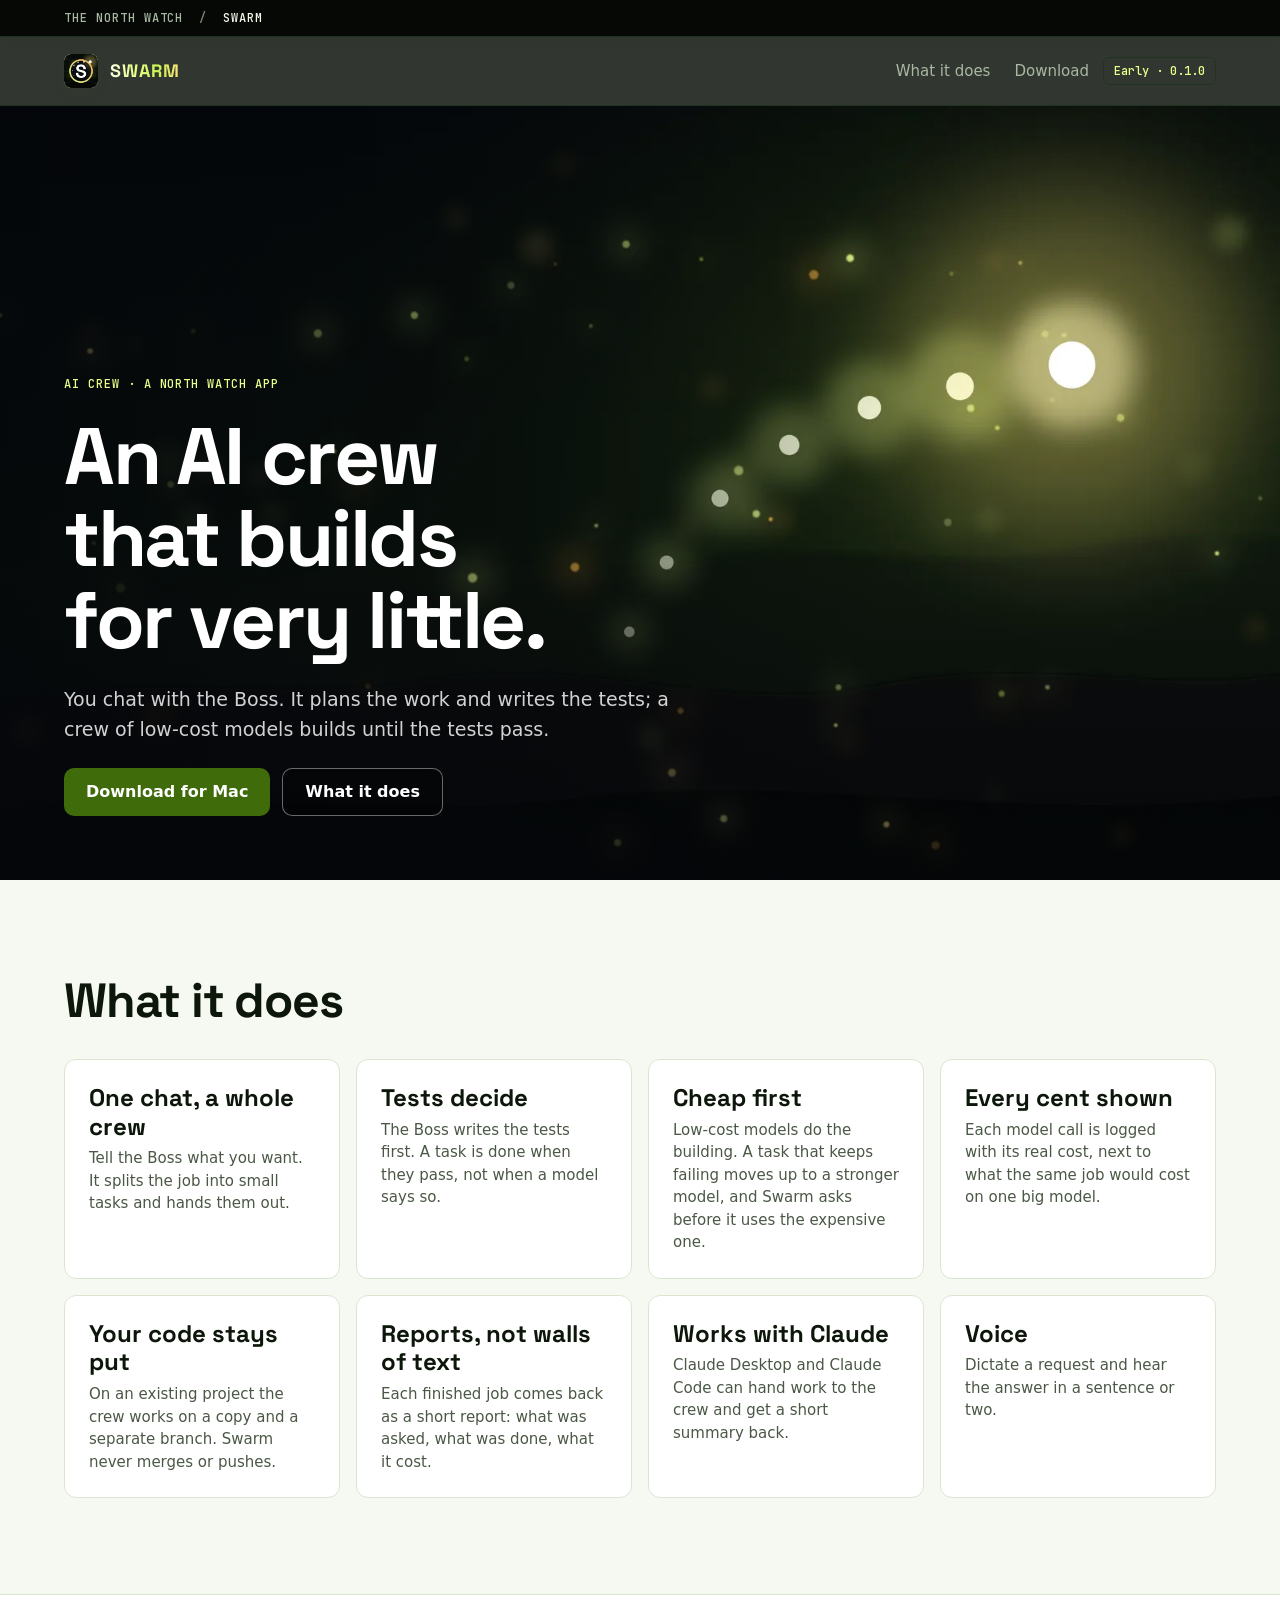
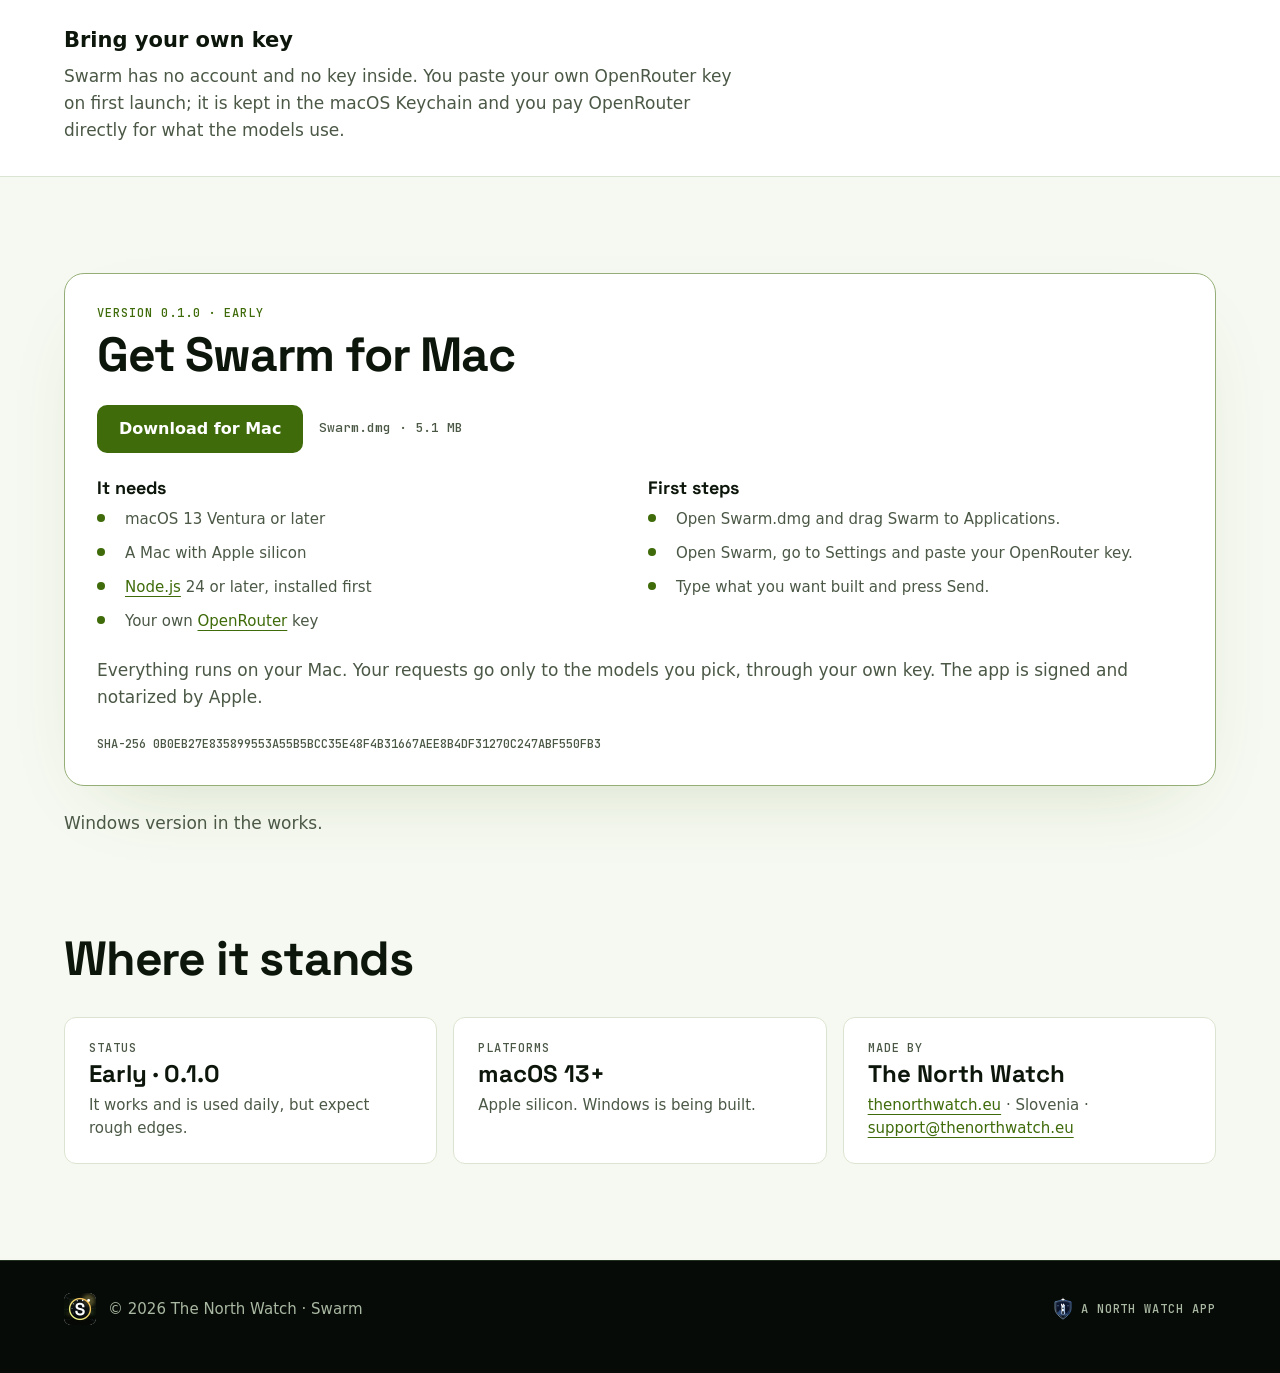
==== swarm/index.html @ 0ca3f23a "site: 96c5b72 from north-watch-web" ====
<!doctype html>
<html lang="en" data-site="sw">
<head>
<meta charset="utf-8">
<meta name="viewport" content="width=device-width, initial-scale=1">
<title>Swarm — an AI crew that builds for very little</title>
<meta name="description" content="Swarm is a Mac app where you chat with a Boss that plans the work and writes the tests, and a crew of low-cost AI models builds it. Early version, with your own OpenRouter key.">
<meta name="theme-color" content="#070b07">
<link rel="canonical" href="https://thenorthwatch.eu/swarm/">
<link rel="icon" href="../nw/img/app-swarm-256.png" type="image/png">
<link rel="apple-touch-icon" href="../nw/img/app-swarm-256.png">
<meta property="og:title" content="Swarm">
<meta property="og:description" content="An AI crew that builds for very little. You chat with the Boss; low-cost models do the building. Early version for Mac.">
<meta property="og:type" content="website">
<meta property="og:url" content="https://thenorthwatch.eu/swarm/">
<meta property="og:image" content="https://thenorthwatch.eu/nw/img/swarm-hero-og.jpg">
<meta name="twitter:card" content="summary_large_image">
<link rel="stylesheet" href="../nw/nw.css">
<script src="../nw/nw.js" defer></script>
</head>
<body>
<a class="skip" href="#download">Skip to the download</a>

<nav class="strip" aria-label="The North Watch family">
  <div class="wrap">
    <a href="../">The North Watch</a>
    <span class="sep" aria-hidden="true">/</span>
    <a href="./" aria-current="page">Swarm</a>
  </div>
</nav>

<header class="bar">
  <div class="wrap">
    <a class="brand" href="./"><img class="app-icon" src="../nw/img/app-swarm-128.webp" srcset="../nw/img/app-swarm-128.webp 1x, ../nw/img/app-swarm-256.webp 2x" alt="" width="34" height="34"><span class="wordmark">Swarm</span></a>
    <nav class="nav" aria-label="Primary">
      <a class="opt" href="#features">What it does</a>
      <a class="opt" href="#download">Download</a>
      <span class="pill pill--accent">Early · 0.1.0</span>
    </nav>
  </div>
</header>

<main>
  <section class="hero" style="--hero-focus-mobile: 78% center">
    <picture><source type="image/webp" srcset="../nw/img/swarm-hero-960.webp 960w, ../nw/img/swarm-hero-1600.webp 1600w, ../nw/img/swarm-hero-2400.webp 2400w" sizes="100vw"><img src="../nw/img/swarm-hero-1600.jpg" alt="Fireflies over dark hills at night, a line of them rising towards one bright light" width="1600" height="1067" fetchpriority="high"></picture>
    <div class="wrap">
      <span class="eyebrow">AI crew · a North Watch app</span>
      <h1 class="display">An AI crew that builds for very little.</h1>
      <p class="lead">You chat with the Boss. It plans the work and writes the tests; a crew of low-cost models builds until the tests pass.</p>
      <div class="actions">
        <a class="btn btn--primary" href="https://github.com/svizi29/swarm-releases/releases/latest/download/Swarm.dmg" data-goatcounter-click="download/swarm-0.1.0-mac" data-goatcounter-title="Swarm 0.1.0 Mac download">Download for Mac</a>
        <a class="btn btn--ghost btn--on-image" href="#features">What it does</a>
      </div>
    </div>
  </section>

  <section class="section" id="features" aria-labelledby="features-title">
    <div class="wrap">
      <div class="section-head reveal"><h2 class="h2" id="features-title">What it does</h2></div>
      <div class="facts reveal">
        <div class="fact"><span class="v">One chat, a whole crew</span><p>Tell the Boss what you want. It splits the job into small tasks and hands them out.</p></div>
        <div class="fact"><span class="v">Tests decide</span><p>The Boss writes the tests first. A task is done when they pass, not when a model says so.</p></div>
        <div class="fact"><span class="v">Cheap first</span><p>Low-cost models do the building. A task that keeps failing moves up to a stronger model, and Swarm asks before it uses the expensive one.</p></div>
        <div class="fact"><span class="v">Every cent shown</span><p>Each model call is logged with its real cost, next to what the same job would cost on one big model.</p></div>
        <div class="fact"><span class="v">Your code stays put</span><p>On an existing project the crew works on a copy and a separate branch. Swarm never merges or pushes.</p></div>
        <div class="fact"><span class="v">Reports, not walls of text</span><p>Each finished job comes back as a short report: what was asked, what was done, what it cost.</p></div>
        <div class="fact"><span class="v">Works with Claude</span><p>Claude Desktop and Claude Code can hand work to the crew and get a short summary back.</p></div>
        <div class="fact"><span class="v">Voice</span><p>Dictate a request and hear the answer in a sentence or two.</p></div>
      </div>
    </div>
  </section>

  <section class="band" aria-labelledby="band-title">
    <div class="wrap">
      <div style="display: flex; flex-direction: column; gap: 8px; max-width: 62ch">
        <h2 class="h3" id="band-title">Bring your own key</h2>
        <p class="muted">Swarm has no account and no key inside. You paste your own OpenRouter key on first launch; it is kept in the macOS Keychain and you pay OpenRouter directly for what the models use.</p>
      </div>
    </div>
  </section>

  <section class="section" id="download" aria-labelledby="download-title">
    <div class="wrap">
      <div class="tier tier--pro reveal" style="gap: var(--s5)">
        <div style="display: flex; flex-direction: column; gap: 8px">
          <span class="eyebrow">Version 0.1.0 · early</span>
          <h2 class="h2" id="download-title">Get Swarm for Mac</h2>
        </div>
        <div style="display: flex; flex-wrap: wrap; align-items: center; gap: var(--s4)"><a class="btn btn--primary" href="https://github.com/svizi29/swarm-releases/releases/latest/download/Swarm.dmg" data-goatcounter-click="download/swarm-0.1.0-mac" data-goatcounter-title="Swarm 0.1.0 Mac download">Download for Mac</a><span class="muted" style="font: 500 13px/1.3 var(--font-mono)">Swarm.dmg · 5.1 MB</span></div>
        <div class="tiers" style="grid-template-columns: repeat(auto-fit, minmax(240px, 1fr))">
          <div style="display: flex; flex-direction: column; gap: 8px"><h3 style="font: 700 18px/1.25 var(--font-display); background: none; color: var(--ink)">It needs</h3><ul class="ticks"><li><span>macOS 13 Ventura or later</span></li><li><span>A Mac with Apple silicon</span></li><li><span><a href="https://nodejs.org">Node.js</a> 24 or later, installed first</span></li><li><span>Your own <a href="https://openrouter.ai">OpenRouter</a> key</span></li></ul></div>
          <div style="display: flex; flex-direction: column; gap: 8px"><h3 style="font: 700 18px/1.25 var(--font-display); background: none; color: var(--ink)">First steps</h3><ul class="ticks"><li><span>Open Swarm.dmg and drag Swarm to Applications.</span></li><li><span>Open Swarm, go to Settings and paste your OpenRouter key.</span></li><li><span>Type what you want built and press Send.</span></li></ul></div>
        </div>
        <p class="muted">Everything runs on your Mac. Your requests go only to the models you pick, through your own key. The app is signed and notarized by Apple.</p>
        <p class="muted" style="font: 500 12px/1.5 var(--font-mono); overflow-wrap: anywhere">SHA-256 0B0EB27E835899553A55B5BCC35E48F4B31667AEE8B4DF31270C247ABF550FB3</p>
      </div>
      <p class="muted reveal" style="margin-top: var(--s5)">Windows version in the works.</p>
    </div>
  </section>

  <section class="section" id="status" aria-labelledby="status-title" style="padding-top: 0">
    <div class="wrap">
      <h2 class="h2 reveal" id="status-title" style="margin-bottom: var(--s6)">Where it stands</h2>
      <div class="facts reveal">
        <div class="fact"><span class="k">Status</span><span class="v">Early · 0.1.0</span><p>It works and is used daily, but expect rough edges.</p></div>
        <div class="fact"><span class="k">Platforms</span><span class="v">macOS 13+</span><p>Apple silicon. Windows is being built.</p></div>
        <div class="fact"><span class="k">Made by</span><span class="v">The North Watch</span><p><a href="../">thenorthwatch.eu</a> · Slovenia · <a href="mailto:support@thenorthwatch.eu">support@thenorthwatch.eu</a></p></div>
      </div>
    </div>
  </section>
</main>

<footer class="foot">
  <div class="wrap">
    <div class="brandline"><img src="../nw/img/app-swarm-128.webp" alt="" width="28" height="28" style="border-radius: 22.5%">© 2026 The North Watch · Swarm</div>
    <a class="byline" href="../"><img src="../nw/img/seal.svg" alt="" width="20" height="25">A North Watch app</a>
  </div>
</footer>
</body>
</html>
---- nw/nw.css ----
/* The North Watch family: one design system for thenorthwatch.eu, rabbit-hole.video and the personal site.
   Direction A, "Night Watch": dark first, light on request of the system. Each site sets <html data-site="…">
   and gets its accent and grey tint from the blocks below; everything else is shared. */

/* ── Fonts (OFL, self-hosted). Text uses Inter where installed, else the system face (the bible allows it). ── */
@font-face { font-family: "Space Grotesk"; font-weight: 300 700; font-display: swap; src: url(fonts/SpaceGrotesk_var_latin.woff2) format("woff2"); }
@font-face { font-family: "Space Grotesk"; font-weight: 300 700; font-display: swap; src: url(fonts/SpaceGrotesk_var_latin-ext.woff2) format("woff2"); unicode-range: U+0100-024F, U+0259, U+1E00-1EFF, U+2020, U+20A0-20AB, U+20AD-20CF, U+2113, U+2C60-2C7F, U+A720-A7FF; }
@font-face { font-family: "JetBrains Mono"; font-weight: 500; font-display: swap; src: url(fonts/JetBrainsMono_500_latin.woff2) format("woff2"); }
@font-face { font-family: "JetBrains Mono"; font-weight: 500; font-display: swap; src: url(fonts/JetBrainsMono_500_latin-ext.woff2) format("woff2"); unicode-range: U+0100-024F, U+1E00-1EFF; }

/* ── Tokens ── */
:root {
  --font-display: "Space Grotesk", system-ui, -apple-system, "Segoe UI", sans-serif;
  --font-body: "Inter", system-ui, -apple-system, "Segoe UI", Roboto, sans-serif;
  --font-mono: "JetBrains Mono", ui-monospace, Menlo, monospace;

  --s1: 4px; --s2: 8px; --s3: 12px; --s4: 16px; --s5: 24px; --s6: 32px; --s7: 48px; --s8: 64px; --s9: 96px; --s10: 128px;
  --wrap: 1200px; --gutter: 16px;
  --r-sm: 6px; --r-md: 12px; --r-lg: 20px;

  --dur-1: 160ms; --dur-2: 320ms; --dur-3: 640ms; --ease: cubic-bezier(.2, .7, .2, 1);

  /* The North Watch (default) */
  --bg: #0a0e14; --strip: #070a0f; --surface: #101722; --raised: #162030; --line: #1e2936;
  --ink: #edf2f7; --muted: #9aa8b8; --faint: #75859a;
  --accent: #79b4ff; --on-accent: #040c1c; --glow: rgba(121, 180, 255, .38);
  --accent-on-image: #9cc8ff;
  --brand-grad: linear-gradient(90deg, #ffffff, #bfe0ff 35%, #79b4ff 70%, #dbeeff);
  --night-bg: #0a0e14; --night-strip: #070a0f; --night-line: #1e2936; --night-ink: #edf2f7; --night-muted: #9aa8b8; --night-faint: #75859a; /* stays bright in light mode: it sits on dark pictures */
  --ok: #8affc1; --ok-bg: rgba(138, 255, 193, .1); --ok-line: rgba(138, 255, 193, .3);
  color-scheme: dark;
}
:root[data-site="rh"] {
  --bg: #0b0a10; --strip: #08070c; --surface: #13121b; --raised: #1c1a27; --line: #25232f;
  --ink: #f2f2f5; --muted: #a6a6b4; --faint: #7c7b8c;
  --accent: #ab9bff; --on-accent: #140f2e; --glow: rgba(171, 155, 255, .45);
  --accent-on-image: #c4b5fd;
  --brand-grad: linear-gradient(90deg, #c084fc, #8b5cf6 35%, #60a5fa 70%, #67e8f9);
  --night-bg: #0b0a10; --night-strip: #08070c; --night-line: #25232f; --night-ink: #f2f2f5; --night-muted: #a6a6b4; --night-faint: #7c7b8c;
}
:root[data-site="gj"] {
  --bg: #0e0e0e; --strip: #0a0a0a; --surface: #171717; --raised: #202020; --line: #282828;
  --ink: #f0f0ee; --muted: #a3a3a0; --faint: #7d7d7a;
  --accent: #f2b25c; --on-accent: #1d1405; --glow: rgba(242, 178, 92, .3);
  --accent-on-image: #ffd27a;
  --brand-grad: linear-gradient(90deg, #ffd27a, #ff9a5c 35%, #49c6c0 70%, #bfefe9);
  --night-bg: #0e0e0e; --night-strip: #0a0a0a; --night-line: #282828; --night-ink: #f0f0ee; --night-muted: #a3a3a0; --night-faint: #7d7d7a;
}
/* The North Watch apps: Northlight, Iceberg, Borealis, AirTouch (colours from the brand bible). */
:root[data-site="nl"] {
  --bg: #0b1020; --strip: #080c18; --surface: #111a30; --raised: #18233d; --line: #22304d;
  --ink: #eef3fb; --muted: #a3aec4; --faint: #7a869e;
  --accent: #5fd3b4; --on-accent: #04201a; --glow: rgba(95,211,180,.38);
  --accent-on-image: #8de88f;
  --brand-grad: linear-gradient(90deg, #5fd3b4, #8de88f 35%, #8b7cf6 70%, #e07bd1);
  --night-bg: #0b1020; --night-strip: #080c18; --night-line: #22304d; --night-ink: #eef3fb; --night-muted: #a3aec4; --night-faint: #7a869e;
}
:root[data-site="ib"] {
  --bg: #04121a; --strip: #030d13; --surface: #082030; --raised: #0c2a3c; --line: #123447;
  --ink: #ecfaff; --muted: #9fbac6; --faint: #76929f;
  --accent: #22d3ee; --on-accent: #022028; --glow: rgba(34,211,238,.38);
  --accent-on-image: #a5f3fc;
  --brand-grad: linear-gradient(90deg, #f0feff, #a5f3fc 35%, #22d3ee 70%, #0ea5c6);
  --night-bg: #04121a; --night-strip: #030d13; --night-line: #123447; --night-ink: #ecfaff; --night-muted: #9fbac6; --night-faint: #76929f;
}
:root[data-site="bo"] {
  --bg: #100815; --strip: #0b0510; --surface: #1a0f22; --raised: #24142e; --line: #33203d;
  --ink: #fbf0f8; --muted: #c4a9bd; --faint: #977f91;
  --accent: #ff7ad9; --on-accent: #2a0420; --glow: rgba(255,122,217,.38);
  --accent-on-image: #ffc46b;
  --brand-grad: linear-gradient(90deg, #ffd6f5, #ff7ad9 35%, #ff9f7a 70%, #ffc46b);
  --night-bg: #100815; --night-strip: #0b0510; --night-line: #33203d; --night-ink: #fbf0f8; --night-muted: #c4a9bd; --night-faint: #977f91;
}
:root[data-site="at"] {
  --bg: #081028; --strip: #060c1e; --surface: #0e1a3a; --raised: #14224a; --line: #1d2d5a;
  --ink: #eef4ff; --muted: #a6b4d2; --faint: #7c8bab;
  --accent: #7fd0ff; --on-accent: #03142c; --glow: rgba(127,208,255,.38);
  --accent-on-image: #bfe9ff;
  --brand-grad: linear-gradient(90deg, #dff6ff, #7fd0ff 35%, #3b8bff 70%, #eaf7ff);
  --night-bg: #081028; --night-strip: #060c1e; --night-line: #1d2d5a; --night-ink: #eef4ff; --night-muted: #a6b4d2; --night-faint: #7c8bab;
}
:root[data-site="tw"] {
  --bg: #0a0c22; --strip: #070a1c; --surface: #11143a; --raised: #171b4a; --line: #232860;
  --ink: #f1f2ff; --muted: #aeb2d6; --faint: #8186ad;
  --accent: #8e9bff; --on-accent: #0a0c28; --glow: rgba(142,155,255,.38);
  --accent-on-image: #c7d0ff;
  --brand-grad: linear-gradient(90deg, #f5f7ff, #c7d0ff 35%, #8e9bff 70%, #dfe6ff);
  --night-bg: #0a0c22; --night-strip: #070a1c; --night-line: #232860; --night-ink: #f1f2ff; --night-muted: #aeb2d6; --night-faint: #8186ad;
}
:root[data-site="sw"] {
  --bg: #070b07; --strip: #050805; --surface: #0e160d; --raised: #152013; --line: #223220;
  --ink: #f2f8ea; --muted: #a9b8a2; --faint: #7f8f79;
  --accent: #c8f250; --on-accent: #0a1402; --glow: rgba(200,242,80,.34);
  --accent-on-image: #e8ff8a;
  --brand-grad: linear-gradient(90deg, #fbffe6, #e8ff8a 35%, #c8f250 70%, #ffe27a);
  --night-bg: #070b07; --night-strip: #050805; --night-line: #223220; --night-ink: #f2f8ea; --night-muted: #a9b8a2; --night-faint: #7f8f79;
}

/* Light: follows the system unless a page or viewer pins data-theme="dark"; data-theme="light" pins it on. */
@media (prefers-color-scheme: light) {
  :root:not([data-theme="dark"]) {
    --bg: #f5f7fa; --strip: #eaeef3; --surface: #ffffff; --raised: #eef2f6; --line: #dce3ea;
    --ink: #0d141c; --muted: #4a5868; --faint: #5e6b7a;
    --accent: #1f5fc4; --on-accent: #ffffff; --glow: rgba(31, 95, 196, .22);
    --ok: #13643f; --ok-bg: #e3f4ea; --ok-line: #b8e0c8;
    color-scheme: light;
  }
  :root[data-site="rh"]:not([data-theme="dark"]) {
    --bg: #f7f6fb; --strip: #eeecf6; --surface: #ffffff; --raised: #efedf7; --line: #e1def0;
    --ink: #121018; --muted: #4d4a5e; --faint: #6a677c;
    --accent: #5b41e0; --on-accent: #ffffff; --glow: rgba(91, 65, 224, .25);
  }
  :root[data-site="gj"]:not([data-theme="dark"]) {
    --bg: #f6f6f5; --strip: #ececea; --surface: #ffffff; --raised: #f0f0ee; --line: #e2e2e0;
    --ink: #121212; --muted: #50504d; --faint: #62625f;
    --accent: #a0600f; --on-accent: #ffffff; --glow: rgba(160, 96, 15, .2);
  }
  :root[data-site="nl"]:not([data-theme="dark"]) {
    --bg: #f5f8fb; --strip: #e9eef4; --surface: #ffffff; --raised: #eef2f7; --line: #dbe3ec;
    --ink: #0d1420; --muted: #4a5666; --faint: #5d6979;
    --accent: #0f7f66; --on-accent: #ffffff; --glow: rgba(15,127,102,.22);
  }
  :root[data-site="ib"]:not([data-theme="dark"]) {
    --bg: #f3f9fb; --strip: #e5f0f4; --surface: #ffffff; --raised: #eaf4f7; --line: #d4e5ec;
    --ink: #071820; --muted: #41555e; --faint: #566a73;
    --accent: #0a7690; --on-accent: #ffffff; --glow: rgba(10,118,144,.22);
  }
  :root[data-site="bo"]:not([data-theme="dark"]) {
    --bg: #fbf6fa; --strip: #f3e9f1; --surface: #ffffff; --raised: #f6edf4; --line: #ead9e5;
    --ink: #1c0c18; --muted: #5d4858; --faint: #715b6b;
    --accent: #b8237f; --on-accent: #ffffff; --glow: rgba(184,35,127,.22);
  }
  :root[data-site="at"]:not([data-theme="dark"]) {
    --bg: #f4f7fd; --strip: #e7edf8; --surface: #ffffff; --raised: #edf2fb; --line: #d7e0f0;
    --ink: #0a1226; --muted: #47536b; --faint: #5a6680;
    --accent: #1f63d6; --on-accent: #ffffff; --glow: rgba(31,99,214,.22);
  }
  :root[data-site="tw"]:not([data-theme="dark"]) {
    --bg: #f5f6fd; --strip: #e9ebf8; --surface: #ffffff; --raised: #eef0fb; --line: #d9dcf0;
    --ink: #0c0f26; --muted: #4a4f6e; --faint: #5d6283;
    --accent: #4b58d6; --on-accent: #ffffff; --glow: rgba(75,88,214,.22);
  }
  :root[data-site="sw"]:not([data-theme="dark"]) {
    --bg: #f6f9f1; --strip: #eaf0e2; --surface: #ffffff; --raised: #eef3e7; --line: #dbe4d0;
    --ink: #0d160a; --muted: #4b5846; --faint: #5e6b58;
    --accent: #3f6b0a; --on-accent: #ffffff; --glow: rgba(63,107,10,.22);
  }
}
:root[data-theme="light"] {
  --bg: #f5f7fa; --strip: #eaeef3; --surface: #ffffff; --raised: #eef2f6; --line: #dce3ea;
  --ink: #0d141c; --muted: #4a5868; --faint: #5e6b7a;
  --accent: #1f5fc4; --on-accent: #ffffff; --glow: rgba(31, 95, 196, .22);
  --ok: #13643f; --ok-bg: #e3f4ea; --ok-line: #b8e0c8;
  color-scheme: light;
}
:root[data-site="rh"][data-theme="light"] {
  --bg: #f7f6fb; --strip: #eeecf6; --surface: #ffffff; --raised: #efedf7; --line: #e1def0;
  --ink: #121018; --muted: #4d4a5e; --faint: #6a677c;
  --accent: #5b41e0; --on-accent: #ffffff; --glow: rgba(91, 65, 224, .25);
}
:root[data-site="gj"][data-theme="light"] {
  --bg: #f6f6f5; --strip: #ececea; --surface: #ffffff; --raised: #f0f0ee; --line: #e2e2e0;
  --ink: #121212; --muted: #50504d; --faint: #62625f;
  --accent: #a0600f; --on-accent: #ffffff; --glow: rgba(160, 96, 15, .2);
}

:root[data-site="nl"][data-theme="light"] {
  --bg: #f5f8fb; --strip: #e9eef4; --surface: #ffffff; --raised: #eef2f7; --line: #dbe3ec;
  --ink: #0d1420; --muted: #4a5666; --faint: #5d6979;
  --accent: #0f7f66; --on-accent: #ffffff; --glow: rgba(15,127,102,.22);
}
:root[data-site="ib"][data-theme="light"] {
  --bg: #f3f9fb; --strip: #e5f0f4; --surface: #ffffff; --raised: #eaf4f7; --line: #d4e5ec;
  --ink: #071820; --muted: #41555e; --faint: #566a73;
  --accent: #0a7690; --on-accent: #ffffff; --glow: rgba(10,118,144,.22);
}
:root[data-site="bo"][data-theme="light"] {
  --bg: #fbf6fa; --strip: #f3e9f1; --surface: #ffffff; --raised: #f6edf4; --line: #ead9e5;
  --ink: #1c0c18; --muted: #5d4858; --faint: #715b6b;
  --accent: #b8237f; --on-accent: #ffffff; --glow: rgba(184,35,127,.22);
}
:root[data-site="at"][data-theme="light"] {
  --bg: #f4f7fd; --strip: #e7edf8; --surface: #ffffff; --raised: #edf2fb; --line: #d7e0f0;
  --ink: #0a1226; --muted: #47536b; --faint: #5a6680;
  --accent: #1f63d6; --on-accent: #ffffff; --glow: rgba(31,99,214,.22);
}
:root[data-site="tw"][data-theme="light"] {
  --bg: #f5f6fd; --strip: #e9ebf8; --surface: #ffffff; --raised: #eef0fb; --line: #d9dcf0;
  --ink: #0c0f26; --muted: #4a4f6e; --faint: #5d6283;
  --accent: #4b58d6; --on-accent: #ffffff; --glow: rgba(75,88,214,.22);
}
:root[data-site="sw"][data-theme="light"] {
  --bg: #f6f9f1; --strip: #eaf0e2; --surface: #ffffff; --raised: #eef3e7; --line: #dbe4d0;
  --ink: #0d160a; --muted: #4b5846; --faint: #5e6b58;
  --accent: #3f6b0a; --on-accent: #ffffff; --glow: rgba(63,107,10,.22);
}

/* ── Base ── */
*, *::before, *::after { box-sizing: border-box; }
html { background: var(--bg); -webkit-text-size-adjust: 100%; scroll-behavior: smooth; }
body { margin: 0; background: var(--bg); color: var(--ink); font: 400 17px/1.6 var(--font-body); -webkit-font-smoothing: antialiased; text-rendering: optimizeLegibility; }
img { display: block; max-width: 100%; height: auto; }
a { color: var(--accent); text-underline-offset: 4px; }
:focus-visible { outline: 2px solid var(--accent); outline-offset: 3px; border-radius: var(--r-sm); }
h1, h2, h3 { margin: 0; text-wrap: balance; }
p { margin: 0; }
.wrap { max-width: var(--wrap); margin: 0 auto; padding: 0 var(--gutter); }
@media (min-width: 720px) { :root { --gutter: 24px; } }
.skip { position: absolute; left: -9999px; top: 8px; z-index: 50; padding: 10px 14px; border-radius: var(--r-sm); background: var(--accent); color: var(--on-accent); }
.skip:focus { left: 8px; }
.sr-only { position: absolute; width: 1px; height: 1px; overflow: hidden; clip: rect(0 0 0 0); white-space: nowrap; }

/* ── Type ── */
.eyebrow { font: 500 12px/1.3 var(--font-mono); letter-spacing: .08em; text-transform: uppercase; color: var(--accent); }
.display { font: 700 clamp(40px, 6.6vw, 80px)/1.02 var(--font-display); letter-spacing: -.03em; }
.h2 { font: 700 clamp(30px, 4vw, 48px)/1.06 var(--font-display); letter-spacing: -.025em; }
.wordmark { font: 700 18px/1 var(--font-display); letter-spacing: .06em; text-transform: uppercase; background: var(--brand-grad); -webkit-background-clip: text; background-clip: text; color: transparent; }
.h3 { font: 600 21px/1.3 var(--font-body); }
.lead { font-size: clamp(17px, 2vw, 19px); line-height: 1.55; color: var(--muted); max-width: 54ch; }
.muted { color: var(--muted); }
.mono { font: 500 13px/1.4 var(--font-mono); }

/* ── Night chrome: the strip, the site bar and the footer stay night in both themes, so the marks always sit
   on dark (the bible: every mark lives on night). ── */
.strip, .bar, .foot { --bg: var(--night-bg); --strip: var(--night-strip); --line: var(--night-line); --ink: var(--night-ink); --muted: var(--night-muted); --faint: var(--night-faint); --accent: var(--accent-on-image); color-scheme: dark; color: var(--ink); }
.foot { background: var(--night-bg); }

/* ── Family strip: on every page of all three sites ── */
.strip { background: var(--strip); border-bottom: 1px solid var(--line); }
.strip .wrap { min-height: 36px; display: flex; align-items: center; gap: var(--s4); flex-wrap: wrap; font: 500 12px/1 var(--font-mono); letter-spacing: .08em; text-transform: uppercase; }
.strip a { color: var(--muted); text-decoration: none; padding: 8px 0; }
.strip a:hover { color: var(--ink); }
.strip a[aria-current] { color: var(--ink); }
.strip .sep { color: var(--faint); }

/* ── Site bar ── */
.bar { position: sticky; top: env(safe-area-inset-top, 0px); z-index: 20; background: color-mix(in srgb, var(--bg) 82%, transparent); backdrop-filter: blur(12px); -webkit-backdrop-filter: blur(12px); border-bottom: 1px solid var(--line); }
.bar .wrap { display: flex; align-items: center; justify-content: space-between; gap: var(--s4); min-height: 68px; flex-wrap: wrap; }
.brand { display: inline-flex; align-items: center; gap: var(--s3); color: var(--ink); text-decoration: none; font: 700 19px/1 var(--font-display); letter-spacing: -.01em; }
.brand img { width: auto; height: 30px; }
.brand .logo-h { height: 52px; width: auto; }
@media (max-width: 480px) { .brand .logo-h { height: 44px; } }
.brand .app-icon { width: 34px; height: 34px; border-radius: 22.5%; box-shadow: 0 6px 18px -8px var(--glow); }
.nav { display: flex; align-items: center; gap: var(--s1); flex-wrap: wrap; font-size: 15px; }
.nav a:not(.btn) { color: var(--muted); text-decoration: none; padding: 10px 10px; border-radius: var(--r-sm); }
.nav a:not(.btn):hover { color: var(--ink); }
.nav .btn { margin-left: var(--s2); }
@media (max-width: 640px) { .nav .opt { display: none; } }

/* ── Buttons and pills ── */
.btn { display: inline-flex; align-items: center; gap: var(--s2); min-height: 48px; padding: 0 22px; border-radius: 10px; font: 650 16px/1 var(--font-body); text-decoration: none; transition: transform var(--dur-1) var(--ease), box-shadow var(--dur-1) var(--ease), border-color var(--dur-1) var(--ease); }
.btn svg { width: 16px; height: 16px; }
.btn--primary { background: var(--accent); color: var(--on-accent); }
.btn--primary:hover { transform: translateY(-1px); box-shadow: 0 10px 30px -10px var(--glow); }
.btn--ghost { color: var(--ink); border: 1px solid color-mix(in srgb, var(--ink) 22%, transparent); }
.btn--ghost:hover { border-color: var(--ink); }
.btn--sm { min-height: 44px; padding: 0 16px; font-size: 15px; }
.btn--on-image { color: #fff; border-color: rgba(255, 255, 255, .4); background: rgba(0, 0, 0, .25); }
.pill { display: inline-flex; align-items: center; gap: 6px; font: 500 12px/1 var(--font-mono); padding: 7px 10px; border-radius: var(--r-sm); border: 1px solid var(--line); color: var(--muted); white-space: nowrap; }
.pill--accent { color: var(--accent); }
.pill--ok { color: var(--ok); background: var(--ok-bg); border-color: var(--ok-line); }
.pill--dev { color: var(--ink); border-style: dashed; border-color: var(--faint); }
.pill--on-image { color: #fff; border-color: rgba(255, 255, 255, .35); background: rgba(0, 0, 0, .35); backdrop-filter: blur(6px); }
.chips { display: flex; gap: var(--s2); flex-wrap: wrap; }
.chip { font: 500 13px/1 var(--font-mono); padding: 9px 12px; border-radius: 999px; border: 1px solid var(--line); color: var(--ink); }

/* ── Hero: a full-bleed picture with the words on it ── */
.hero { position: relative; isolation: isolate; min-height: min(86vh, 820px); display: flex; align-items: flex-end; overflow: hidden; background: #05070b; color: #fff; }
.hero > picture, .hero > picture img { position: absolute; inset: 0; width: 100%; height: 100%; object-fit: cover; z-index: -2; }
.hero::after { content: ""; position: absolute; inset: 0; z-index: -1; background: linear-gradient(90deg, rgba(4, 6, 10, .78) 0%, rgba(4, 6, 10, .35) 45%, rgba(4, 6, 10, 0) 70%), linear-gradient(0deg, rgba(4, 6, 10, .7) 0%, rgba(4, 6, 10, 0) 40%); }
.hero .wrap { width: 100%; padding-top: var(--s10); padding-bottom: var(--s8); display: flex; flex-direction: column; gap: var(--s5); }
.hero .display { max-width: 13ch; }
.hero .lead { color: rgba(255, 255, 255, .82); }
.hero .eyebrow, .tile .eyebrow { color: var(--accent-on-image); }
.hero .actions { display: flex; gap: var(--s3); flex-wrap: wrap; }
@media (max-width: 720px) {
  .hero { min-height: 78vh; }
  .hero > picture img { object-position: var(--hero-focus-mobile, 70% center); }
  .hero::after { background: linear-gradient(0deg, rgba(4, 6, 10, .88) 0%, rgba(4, 6, 10, .4) 55%, rgba(4, 6, 10, .1) 100%); }
}

/* ── Sections ── */
.section { padding: var(--s8) 0; }
@media (min-width: 720px) { .section { padding: var(--s9) 0; } }
.section-head { display: flex; justify-content: space-between; align-items: flex-end; gap: var(--s4); flex-wrap: wrap; margin-bottom: var(--s6); }
.section-head .lead { max-width: 46ch; }

/* ── Group headings inside a section ── */
.group-head { display: flex; gap: var(--s4); align-items: baseline; flex-wrap: wrap; margin: var(--s7) 0 var(--s4); }
.group-head .muted { font-size: 15px; }

/* ── Picture cards ── */
.cards { display: grid; gap: var(--s4); grid-template-columns: 1fr; }
@media (min-width: 720px) { .cards { grid-template-columns: repeat(2, minmax(0, 1fr)); gap: var(--s5); } }
@media (min-width: 1040px) { .cards--3 { grid-template-columns: repeat(3, minmax(0, 1fr)); } }
.card { position: relative; display: flex; flex-direction: column; border-radius: var(--r-lg); overflow: hidden; background: var(--surface); border: 1px solid var(--line); color: var(--ink); text-decoration: none; transition: border-color var(--dur-2) var(--ease), transform var(--dur-2) var(--ease), box-shadow var(--dur-2) var(--ease); }
a.card:hover { border-color: color-mix(in srgb, var(--accent) 45%, var(--line)); transform: translateY(-2px); box-shadow: 0 24px 60px -30px var(--glow); }
.card__media { position: relative; aspect-ratio: 16 / 10; overflow: hidden; background: #05070b; }
.card__media img { width: 100%; height: 100%; object-fit: cover; transition: transform var(--dur-3) var(--ease); }
a.card:hover .card__media img { transform: scale(1.03); }
.card__media .pill { position: absolute; left: var(--s4); top: var(--s4); }
.card__body { padding: var(--s5); display: flex; flex-direction: column; gap: var(--s2); flex: 1 1 auto; }
.card__title { display: flex; align-items: center; gap: var(--s3); font: 700 24px/1.15 var(--font-display); letter-spacing: -.012em; }
.card__title img { width: 40px; height: 40px; border-radius: 22.5%; flex: none; box-shadow: 0 6px 18px -6px var(--glow); }
.card__body p { color: var(--muted); }
.card__body > .pill { align-self: flex-start; }
.card__foot { margin-top: auto; padding-top: var(--s2); display: flex; align-items: center; justify-content: space-between; gap: var(--s3); flex-wrap: wrap; font: 500 13px/1.3 var(--font-mono); color: var(--muted); }
.card__foot .go { color: var(--ink); display: inline-flex; align-items: center; gap: 6px; }
.card--wide { grid-column: 1 / -1; }
@media (min-width: 900px) {
  .card--wide { flex-direction: row; }
  .card--wide .card__media { flex: 1 1 62%; aspect-ratio: auto; min-height: 360px; }
  .card--wide .card__body { flex: 1 1 38%; padding: var(--s6); justify-content: center; }
}
.card--dashed { background: transparent; border-style: dashed; border-color: var(--faint); }

/* ── Feature mosaic: big pictures, one line each ── */
.mosaic { display: grid; gap: var(--s4); grid-template-columns: 1fr; }
@media (min-width: 720px) { .mosaic { grid-template-columns: repeat(6, minmax(0, 1fr)); gap: var(--s5); } .tile--6 { grid-column: span 6; } .tile--4 { grid-column: span 4; } .tile--3 { grid-column: span 3; } .tile--2 { grid-column: span 2; } }
.tile { position: relative; isolation: isolate; border-radius: var(--r-lg); overflow: hidden; min-height: 300px; display: flex; align-items: flex-end; background: #05070b; color: #fff; border: 1px solid var(--line); }
.tile picture, .tile picture img { position: absolute; inset: 0; width: 100%; height: 100%; object-fit: cover; z-index: -2; }
.tile::after { content: ""; position: absolute; inset: 0; z-index: -1; background: linear-gradient(0deg, rgba(4, 4, 8, .82) 0%, rgba(4, 4, 8, .25) 45%, rgba(4, 4, 8, 0) 70%); }
.tile__body { padding: var(--s5); display: flex; flex-direction: column; gap: 6px; max-width: 46ch; }
.tile__body h3 { font: 700 26px/1.1 var(--font-display); letter-spacing: -.015em; }
.tile__body p { color: rgba(255, 255, 255, .8); font-size: 16px; line-height: 1.5; }
.tile--6 { min-height: 440px; }
@media (min-width: 720px) { .tile--6::after { background: linear-gradient(90deg, rgba(4, 4, 8, .85) 0%, rgba(4, 4, 8, .45) 38%, rgba(4, 4, 8, 0) 62%), linear-gradient(0deg, rgba(4, 4, 8, .6) 0%, rgba(4, 4, 8, 0) 45%); } }
@media (min-width: 720px) { .tile--6 .tile__body { padding: var(--s7); } .tile--6 .tile__body h3 { font-size: 40px; } }

/* ── Split: picture beside words ── */
.split { display: grid; gap: var(--s6); align-items: center; grid-template-columns: 1fr; }
@media (min-width: 900px) { .split { grid-template-columns: minmax(0, 5fr) minmax(0, 6fr); gap: var(--s8); } .split--flip > :first-child { order: 2; } }
.split__media { border-radius: var(--r-lg); overflow: hidden; border: 1px solid var(--line); background: #05070b; }
.split__media img { width: 100%; height: 100%; object-fit: cover; }
.ticks { list-style: none; margin: 0; padding: 0; display: flex; flex-direction: column; gap: var(--s3); }
.ticks li { display: flex; gap: var(--s3); align-items: baseline; }
.ticks li::before { content: ""; flex: none; width: 8px; height: 8px; border-radius: 50%; background: var(--accent); transform: translateY(-2px); }
.ticks b { font-weight: 600; }

/* ── Real screenshots, set into the app's own glow ── */
.shots { display: grid; gap: var(--s6); grid-template-columns: 1fr; }
@media (min-width: 900px) { .shots--two { grid-template-columns: repeat(2, minmax(0, 1fr)); } }
.shot { position: relative; margin: 0; display: flex; flex-direction: column; gap: var(--s3); isolation: isolate; }
.shot::before { content: ""; position: absolute; inset: 8% 6% 18%; z-index: -1; background: var(--brand-grad); filter: blur(60px); opacity: .32; border-radius: 40px; }
.shot__frame { border-radius: 14px; overflow: hidden; border: 1px solid color-mix(in srgb, var(--accent) 30%, transparent); box-shadow: 0 40px 100px -40px var(--glow), 0 0 0 1px rgba(255, 255, 255, .04) inset; background: #0b0c10; }
.shot__frame img { width: 100%; height: auto; }
.shot figcaption { display: flex; gap: var(--s3); align-items: baseline; flex-wrap: wrap; }
.shot figcaption b { font: 700 18px/1.2 var(--font-display); letter-spacing: -.01em; }
.shot figcaption span { color: var(--muted); font-size: 15px; }
.shot--hero::before { inset: 4% 3% 12%; opacity: .42; filter: blur(80px); }
.shots--panels { grid-template-columns: repeat(auto-fit, minmax(200px, 1fr)); max-width: 960px; margin-inline: auto; }
.shots--panels .shot__frame { border-radius: 18px; }

/* ── Steps: a process the reader follows in order ── */
.steps { display: grid; gap: var(--s4); grid-template-columns: repeat(auto-fit, minmax(220px, 1fr)); counter-reset: step; }
.step { padding: var(--s5); border-radius: var(--r-md); background: var(--surface); border: 1px solid var(--line); display: flex; flex-direction: column; gap: 8px; }
.step::before { counter-increment: step; content: counter(step); font: 700 34px/1 var(--font-display); background: var(--brand-grad); -webkit-background-clip: text; background-clip: text; color: transparent; }
.step h3 { font: 700 19px/1.25 var(--font-display); }
.step p { color: var(--muted); font-size: 15px; line-height: 1.5; }

/* ── Free and Pro ── */
.tiers { display: grid; gap: var(--s4); grid-template-columns: repeat(auto-fit, minmax(280px, 1fr)); }
.tier { padding: var(--s6); border-radius: var(--r-lg); background: var(--surface); border: 1px solid var(--line); display: flex; flex-direction: column; gap: var(--s3); }
.tier--pro { border-color: color-mix(in srgb, var(--accent) 45%, var(--line)); box-shadow: 0 30px 80px -40px var(--glow); }
.tier h3 { font: 700 26px/1.1 var(--font-display); }
.tier--pro h3 { background: var(--brand-grad); -webkit-background-clip: text; background-clip: text; color: transparent; }
.tier ul { margin: 0; padding: 0; list-style: none; display: flex; flex-direction: column; gap: 10px; }
.tier li { display: grid; grid-template-columns: 18px minmax(0, 1fr); gap: 10px; color: var(--muted); font-size: 15px; }
.tier li::before { content: ""; width: 8px; height: 8px; border-radius: 50%; margin-top: 8px; background: var(--accent); }

/* ── Small facts row ── */
.facts { display: grid; gap: var(--s4); grid-template-columns: repeat(auto-fit, minmax(220px, 1fr)); }
.fact { padding: var(--s5); border-radius: var(--r-md); background: var(--surface); border: 1px solid var(--line); display: flex; flex-direction: column; gap: 6px; }
.fact .k { font: 500 12px/1 var(--font-mono); letter-spacing: .08em; text-transform: uppercase; color: var(--muted); }
.fact .v { font: 700 24px/1.2 var(--font-display); }
.fact p { color: var(--muted); font-size: 15px; line-height: 1.5; }

/* ── Band: a quiet full-width row ── */
.band { border-top: 1px solid var(--line); border-bottom: 1px solid var(--line); background: var(--surface); }
.band .wrap { padding-top: var(--s6); padding-bottom: var(--s6); display: flex; gap: var(--s5); align-items: center; justify-content: space-between; flex-wrap: wrap; }

/* ── Footer ── */
.foot { border-top: 1px solid var(--line); }
.foot .wrap { padding-top: var(--s6); padding-bottom: var(--s7); display: flex; gap: var(--s5); justify-content: space-between; align-items: center; flex-wrap: wrap; color: var(--muted); font-size: 15px; }
.foot .links { display: flex; gap: var(--s5); flex-wrap: wrap; }
.foot a { color: var(--muted); }
.foot a:hover { color: var(--ink); }
.foot .brandline { display: flex; align-items: center; gap: var(--s3); }
.foot .brandline img { height: 32px; width: auto; }
.byline { display: inline-flex; align-items: center; gap: 8px; font: 500 12px/1 var(--font-mono); letter-spacing: .08em; text-transform: uppercase; color: var(--accent); text-decoration: none; }
.byline img { height: 24px; width: auto; }

/* ── Motion: sections rest visible; the ones you scroll to rise in once (nw.js adds .in) ── */
@keyframes nw-rise { from { opacity: 0; transform: translateY(14px); } to { opacity: 1; transform: none; } }
.reveal.in { animation: nw-rise var(--dur-3) var(--ease) both; }
@media (prefers-reduced-motion: reduce) {
  html { scroll-behavior: auto; }
  *, *::before, *::after { transition-duration: 1ms !important; animation: none !important; }
}
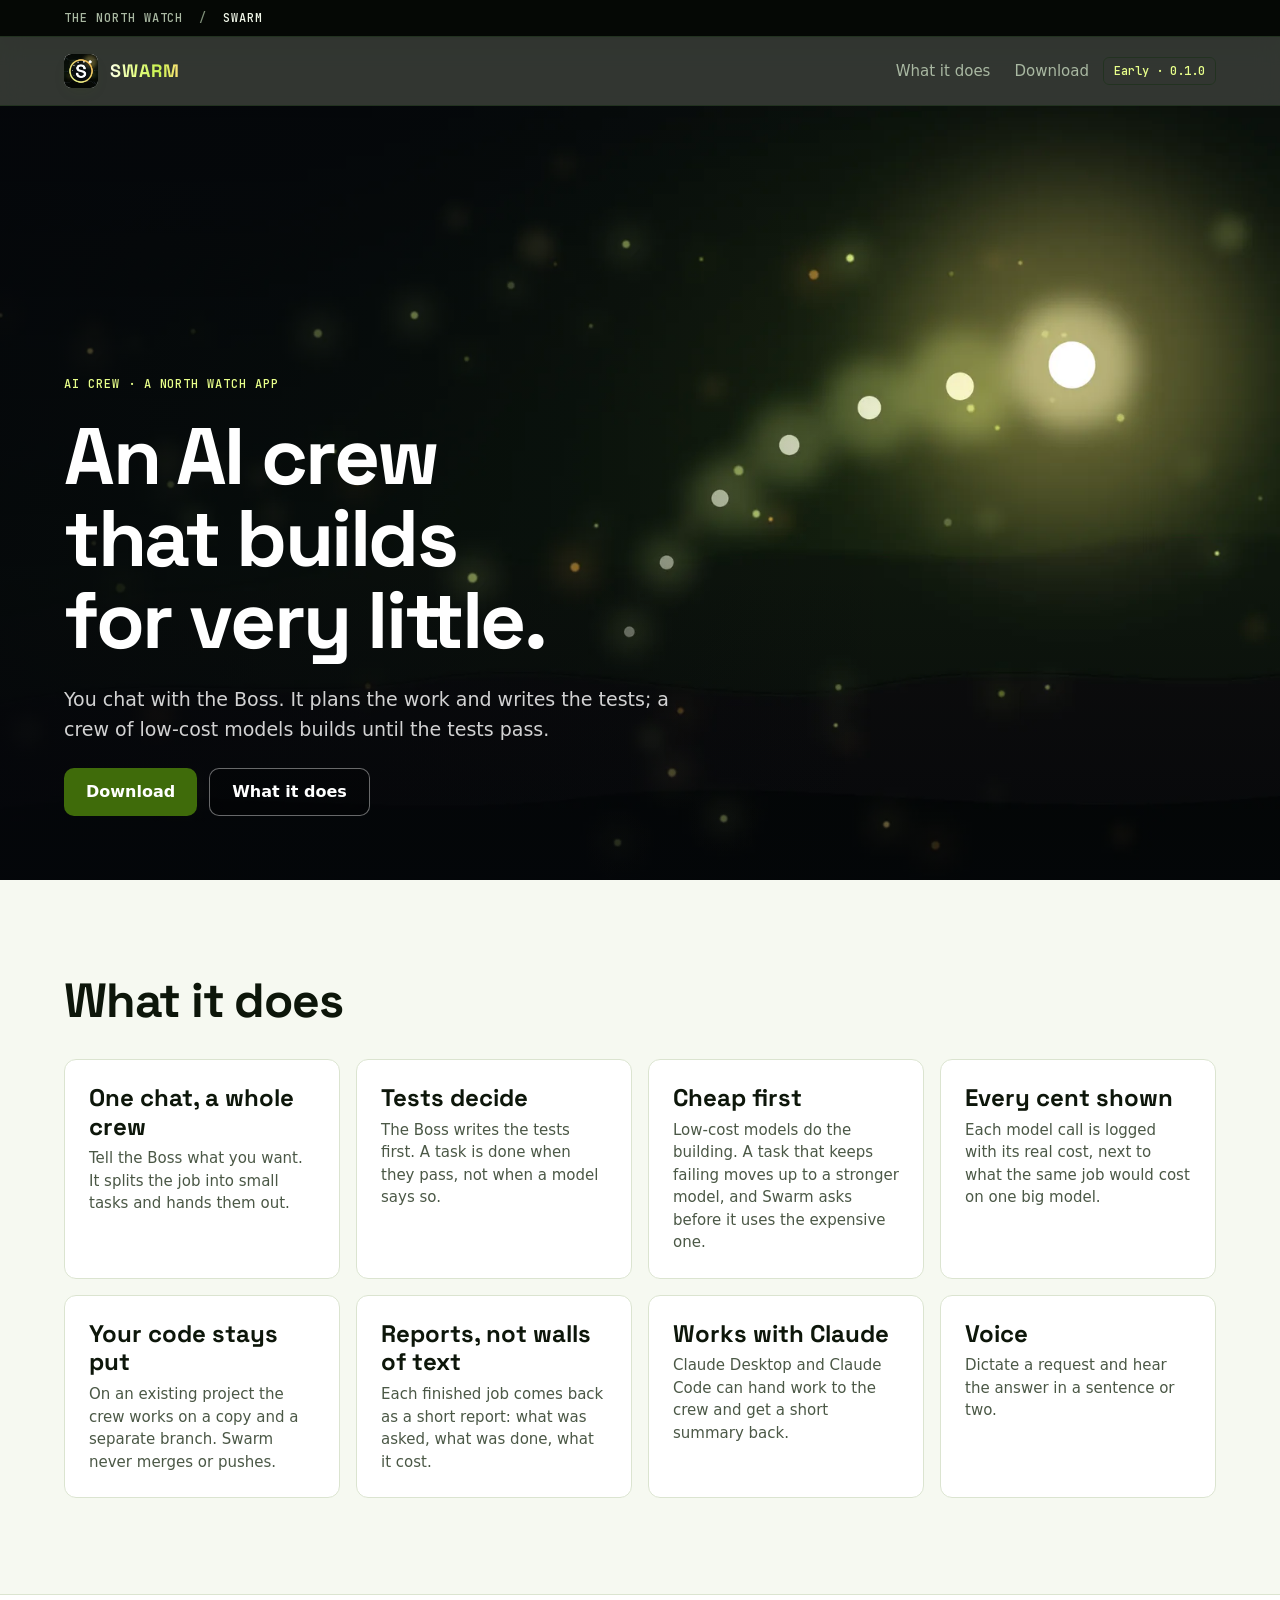
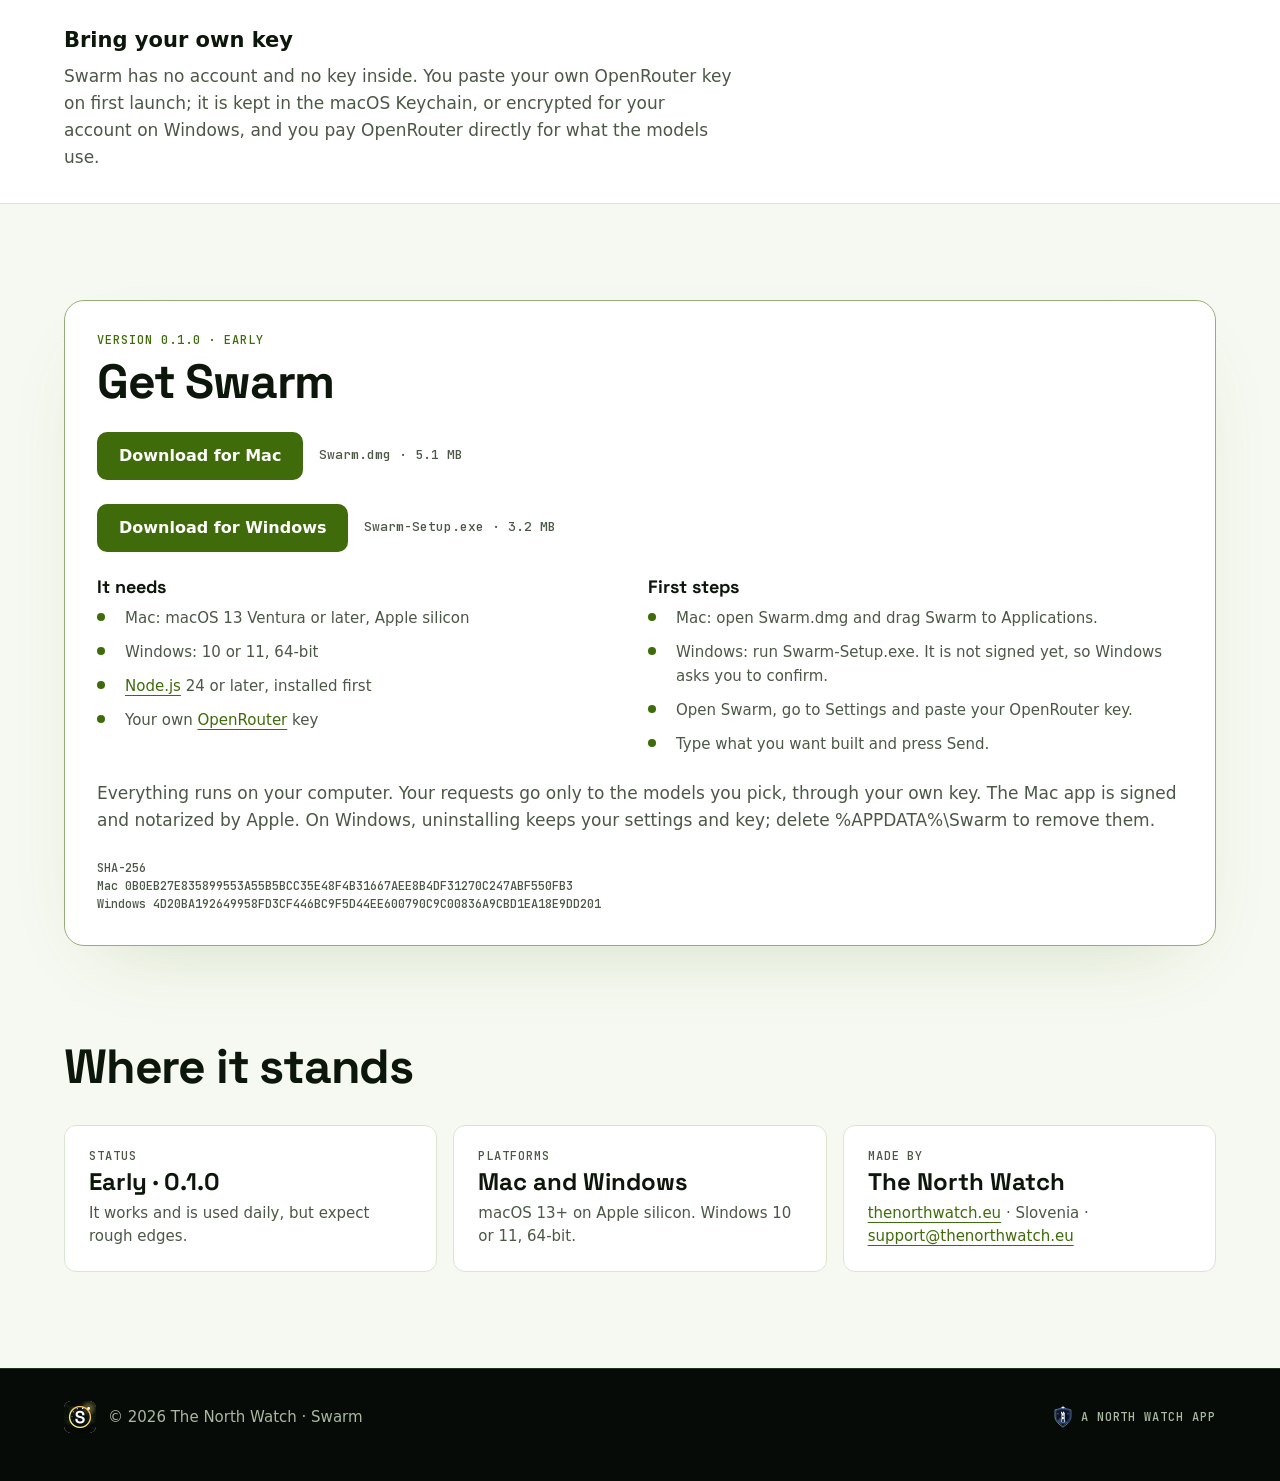
==== commit c9bc3d3b: "site: 5309b9d from north-watch-web" ====
--- a/swarm/index.html
+++ b/swarm/index.html
@@ -4,13 +4,13 @@
 <meta charset="utf-8">
 <meta name="viewport" content="width=device-width, initial-scale=1">
 <title>Swarm — an AI crew that builds for very little</title>
-<meta name="description" content="Swarm is a Mac app where you chat with a Boss that plans the work and writes the tests, and a crew of low-cost AI models builds it. Early version, with your own OpenRouter key.">
+<meta name="description" content="Swarm is a Mac and Windows app where you chat with a Boss that plans the work and writes the tests, and a crew of low-cost AI models builds it. Early version, with your own OpenRouter key.">
 <meta name="theme-color" content="#070b07">
 <link rel="canonical" href="https://thenorthwatch.eu/swarm/">
 <link rel="icon" href="../nw/img/app-swarm-256.png" type="image/png">
 <link rel="apple-touch-icon" href="../nw/img/app-swarm-256.png">
 <meta property="og:title" content="Swarm">
-<meta property="og:description" content="An AI crew that builds for very little. You chat with the Boss; low-cost models do the building. Early version for Mac.">
+<meta property="og:description" content="An AI crew that builds for very little. You chat with the Boss; low-cost models do the building. Early version for Mac and Windows.">
 <meta property="og:type" content="website">
 <meta property="og:url" content="https://thenorthwatch.eu/swarm/">
 <meta property="og:image" content="https://thenorthwatch.eu/nw/img/swarm-hero-og.jpg">
@@ -48,7 +48,7 @@
       <h1 class="display">An AI crew that builds for very little.</h1>
       <p class="lead">You chat with the Boss. It plans the work and writes the tests; a crew of low-cost models builds until the tests pass.</p>
       <div class="actions">
-        <a class="btn btn--primary" href="https://github.com/svizi29/swarm-releases/releases/latest/download/Swarm.dmg" data-goatcounter-click="download/swarm-0.1.0-mac" data-goatcounter-title="Swarm 0.1.0 Mac download">Download for Mac</a>
+        <a class="btn btn--primary" href="#download">Download</a>
         <a class="btn btn--ghost btn--on-image" href="#features">What it does</a>
       </div>
     </div>
@@ -74,7 +74,7 @@
     <div class="wrap">
       <div style="display: flex; flex-direction: column; gap: 8px; max-width: 62ch">
         <h2 class="h3" id="band-title">Bring your own key</h2>
-        <p class="muted">Swarm has no account and no key inside. You paste your own OpenRouter key on first launch; it is kept in the macOS Keychain and you pay OpenRouter directly for what the models use.</p>
+        <p class="muted">Swarm has no account and no key inside. You paste your own OpenRouter key on first launch; it is kept in the macOS Keychain, or encrypted for your account on Windows, and you pay OpenRouter directly for what the models use.</p>
       </div>
     </div>
   </section>
@@ -84,17 +84,17 @@
       <div class="tier tier--pro reveal" style="gap: var(--s5)">
         <div style="display: flex; flex-direction: column; gap: 8px">
           <span class="eyebrow">Version 0.1.0 · early</span>
-          <h2 class="h2" id="download-title">Get Swarm for Mac</h2>
+          <h2 class="h2" id="download-title">Get Swarm</h2>
         </div>
         <div style="display: flex; flex-wrap: wrap; align-items: center; gap: var(--s4)"><a class="btn btn--primary" href="https://github.com/svizi29/swarm-releases/releases/latest/download/Swarm.dmg" data-goatcounter-click="download/swarm-0.1.0-mac" data-goatcounter-title="Swarm 0.1.0 Mac download">Download for Mac</a><span class="muted" style="font: 500 13px/1.3 var(--font-mono)">Swarm.dmg · 5.1 MB</span></div>
+        <div style="display: flex; flex-wrap: wrap; align-items: center; gap: var(--s4)"><a class="btn btn--primary" href="https://github.com/svizi29/swarm-releases/releases/latest/download/Swarm-Setup.exe" data-goatcounter-click="download/swarm-0.1.0-win" data-goatcounter-title="Swarm 0.1.0 Windows download">Download for Windows</a><span class="muted" style="font: 500 13px/1.3 var(--font-mono)">Swarm-Setup.exe · 3.2 MB</span></div>
         <div class="tiers" style="grid-template-columns: repeat(auto-fit, minmax(240px, 1fr))">
-          <div style="display: flex; flex-direction: column; gap: 8px"><h3 style="font: 700 18px/1.25 var(--font-display); background: none; color: var(--ink)">It needs</h3><ul class="ticks"><li><span>macOS 13 Ventura or later</span></li><li><span>A Mac with Apple silicon</span></li><li><span><a href="https://nodejs.org">Node.js</a> 24 or later, installed first</span></li><li><span>Your own <a href="https://openrouter.ai">OpenRouter</a> key</span></li></ul></div>
-          <div style="display: flex; flex-direction: column; gap: 8px"><h3 style="font: 700 18px/1.25 var(--font-display); background: none; color: var(--ink)">First steps</h3><ul class="ticks"><li><span>Open Swarm.dmg and drag Swarm to Applications.</span></li><li><span>Open Swarm, go to Settings and paste your OpenRouter key.</span></li><li><span>Type what you want built and press Send.</span></li></ul></div>
+          <div style="display: flex; flex-direction: column; gap: 8px"><h3 style="font: 700 18px/1.25 var(--font-display); background: none; color: var(--ink)">It needs</h3><ul class="ticks"><li><span>Mac: macOS 13 Ventura or later, Apple silicon</span></li><li><span>Windows: 10 or 11, 64-bit</span></li><li><span><a href="https://nodejs.org">Node.js</a> 24 or later, installed first</span></li><li><span>Your own <a href="https://openrouter.ai">OpenRouter</a> key</span></li></ul></div>
+          <div style="display: flex; flex-direction: column; gap: 8px"><h3 style="font: 700 18px/1.25 var(--font-display); background: none; color: var(--ink)">First steps</h3><ul class="ticks"><li><span>Mac: open Swarm.dmg and drag Swarm to Applications.</span></li><li><span>Windows: run Swarm-Setup.exe. It is not signed yet, so Windows asks you to confirm.</span></li><li><span>Open Swarm, go to Settings and paste your OpenRouter key.</span></li><li><span>Type what you want built and press Send.</span></li></ul></div>
         </div>
-        <p class="muted">Everything runs on your Mac. Your requests go only to the models you pick, through your own key. The app is signed and notarized by Apple.</p>
-        <p class="muted" style="font: 500 12px/1.5 var(--font-mono); overflow-wrap: anywhere">SHA-256 0B0EB27E835899553A55B5BCC35E48F4B31667AEE8B4DF31270C247ABF550FB3</p>
+        <p class="muted">Everything runs on your computer. Your requests go only to the models you pick, through your own key. The Mac app is signed and notarized by Apple. On Windows, uninstalling keeps your settings and key; delete %APPDATA%\Swarm to remove them.</p>
+        <p class="muted" style="font: 500 12px/1.5 var(--font-mono); overflow-wrap: anywhere">SHA-256<br>Mac 0B0EB27E835899553A55B5BCC35E48F4B31667AEE8B4DF31270C247ABF550FB3<br>Windows 4D20BA192649958FD3CF446BC9F5D44EE600790C9C00836A9CBD1EA18E9DD201</p>
       </div>
-      <p class="muted reveal" style="margin-top: var(--s5)">Windows version in the works.</p>
     </div>
   </section>
 
@@ -103,7 +103,7 @@
       <h2 class="h2 reveal" id="status-title" style="margin-bottom: var(--s6)">Where it stands</h2>
       <div class="facts reveal">
         <div class="fact"><span class="k">Status</span><span class="v">Early · 0.1.0</span><p>It works and is used daily, but expect rough edges.</p></div>
-        <div class="fact"><span class="k">Platforms</span><span class="v">macOS 13+</span><p>Apple silicon. Windows is being built.</p></div>
+        <div class="fact"><span class="k">Platforms</span><span class="v">Mac and Windows</span><p>macOS 13+ on Apple silicon. Windows 10 or 11, 64-bit.</p></div>
         <div class="fact"><span class="k">Made by</span><span class="v">The North Watch</span><p><a href="../">thenorthwatch.eu</a> · Slovenia · <a href="mailto:support@thenorthwatch.eu">support@thenorthwatch.eu</a></p></div>
       </div>
     </div>
